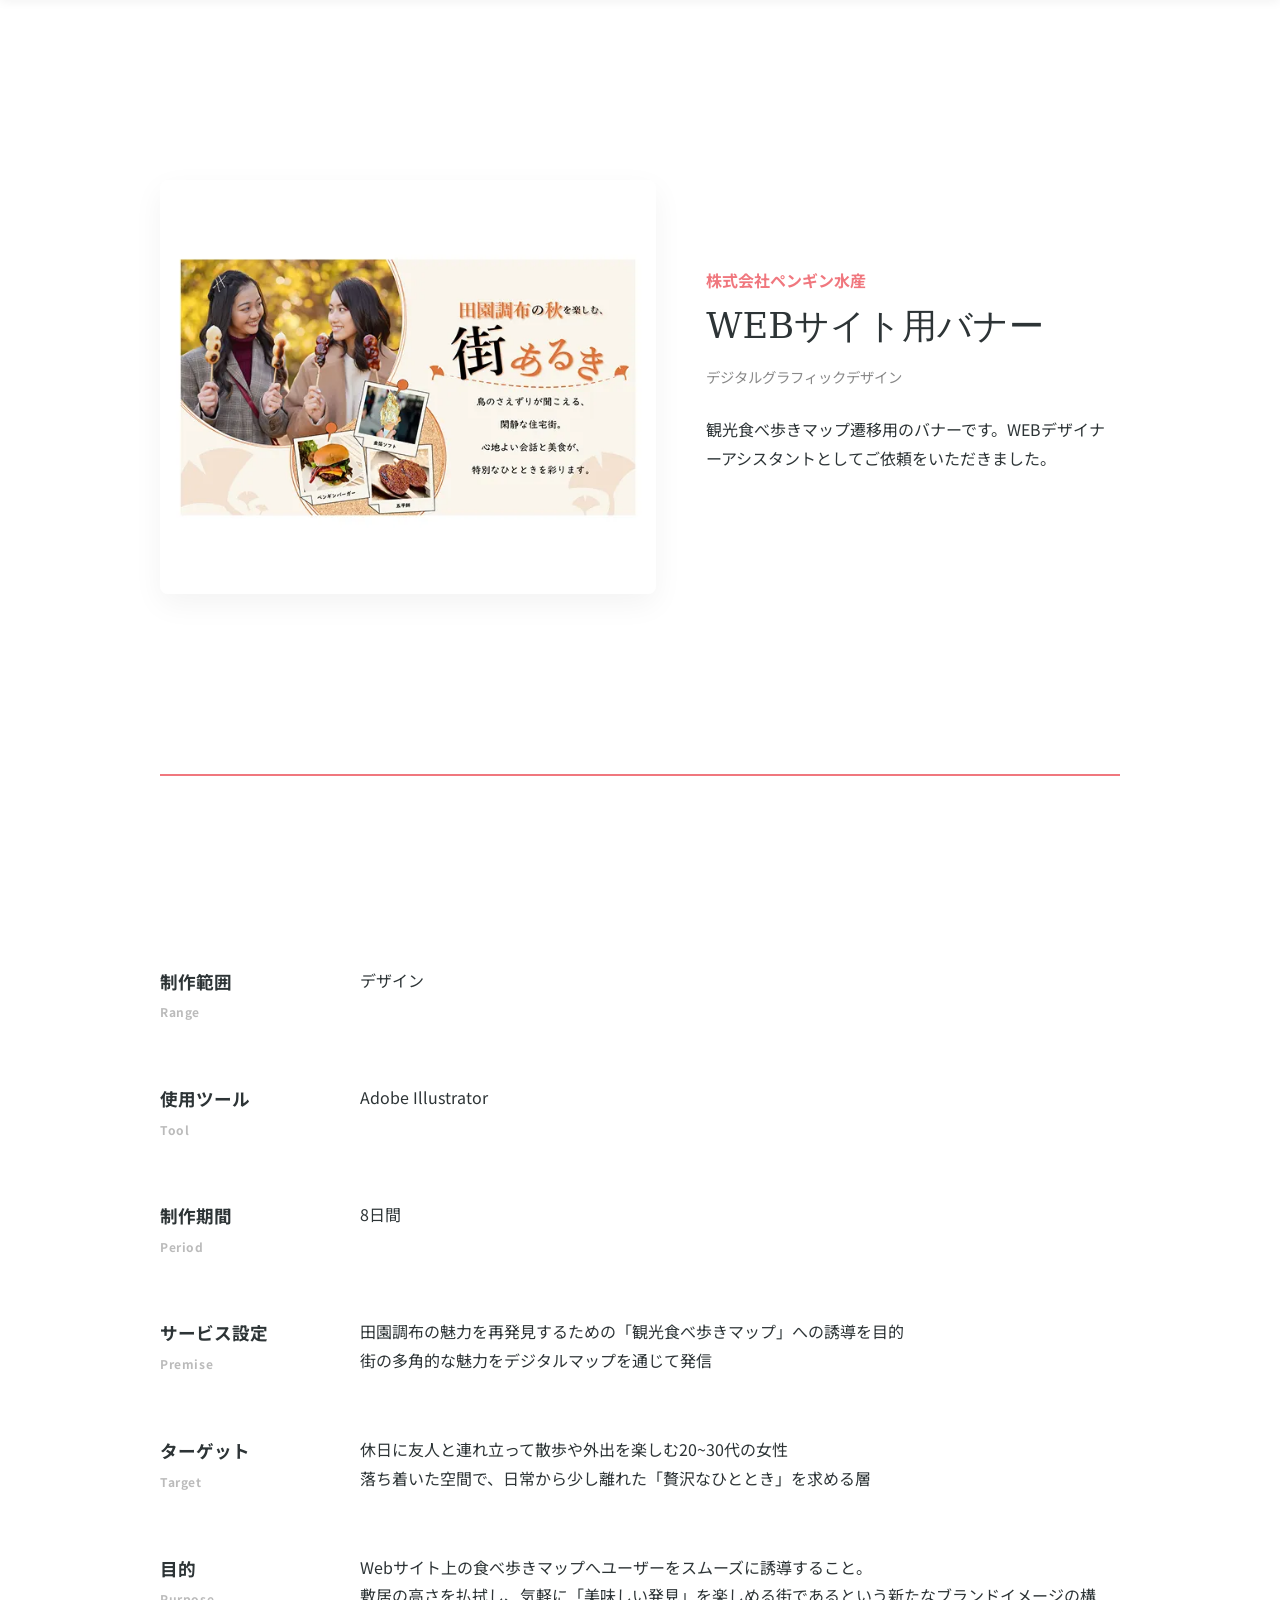
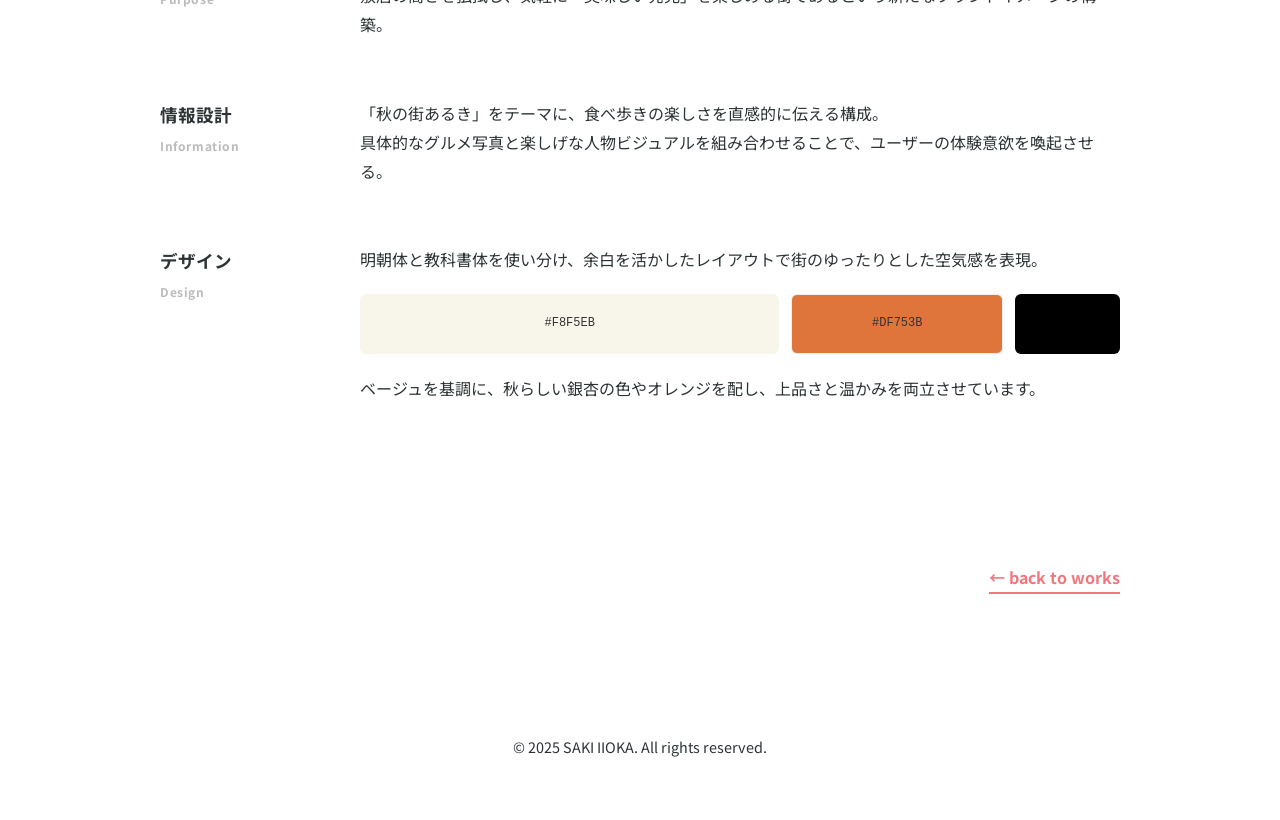
==== work-detail-1.html @ 0aff5e0a "Add files via upload" ====
<!DOCTYPE html>
<html lang="ja">
<head prefix="og: https://ogp.me/ns#">
    <meta charset="UTF-8">
    <meta name="viewport" content="width=device-width, initial-scale=1.0">
    <meta name="description" content="SAKIIIOKAのポートフォリオです。これまでに制作してきた実績を掲載しています。">
    
    <!-- ogp -->
    <meta property="og:url" content="https://dummy.co.jp">
    <meta property="og:type" content="website">
    <meta property="og:title" content="SAKI IIOKA Portfolio Site">
    <meta property="og:description" content="SAKIIIOKAのポートフォリオです。これまでに制作してきた実績を掲載しています。">
    <meta property="og:site_name" content="SAKI IIOKA Portfolio">
    <meta property="og:image" content="assets/images/MainVisual2.webp">    

    <!-- favicon apple-touch-icon -->
    <link rel="shortcut icon" href="assets/images/logo-min.ico">
    <link rel="apple-touch-icon" sizes="180x180" href="assets/images/logo-min.webp">
    <link rel="icon" type="image/webp" href="https://dummy.co.jp/assets/images/logo-min.webp">
        
    <title>WEBサイト用バナー | SAKI IIOKA Portfolio</title>

    <!-- web font -->
    <link rel="preconnect" href="https://fonts.googleapis.com">
    <link rel="preconnect" href="https://fonts.gstatic.com" crossorigin>
    <link href="https://fonts.googleapis.com/css2?family=Noto+Sans+JP:wght@100..900&family=Noto+Sans:ital,wght@0,100..900;1,100..900&family=Noto+Serif:ital,wght@0,100..900;1,100..900&display=swap" rel="stylesheet">

    <!-- css -->
    <link rel="stylesheet" href="assets/css/destyle.min.css">
    <link rel="stylesheet" href="assets/css/style.css">
</head>
<body>

    <header class="main-header" id="mainHeader">
        <div class="header-inner">
            <div class="logo"><a href="index.html"><img src="assets/images/logo.webp" alt="ロゴ">SAKI IIOKA</a></div>
            <nav class="desktop-nav">
                <a href="index.html#home">Home</a>
                <a href="works.html">Works</a>
                <a href="index.html#about">About</a>
                <a href="index.html#contact">Contact</a>
            </nav>
            <button class="menu-trigger" id="menuTrigger" aria-label="メニューを開く">
                <span></span><span></span><span></span>
            </button>
        </div>
    </header>

    <nav class="mobile-menu" id="mobileMenu">
        <div class="mobile-menu-links">
            <a href="index.html#home" class="menu-item">Home</a>
            <a href="works.html" class="menu-item">Works</a>
            <a href="index.html#about" class="menu-item">About</a>
            <a href="index.html#contact" class="menu-item">Contact</a>
        </div>
    </nav>
    <div class="menu-overlay" id="menuOverlay"></div>

    <main class="page-work-detail container">
        <section class="work-hero">
            <div class="work-hero__visual">
                <img src="assets/images/banner.webp" alt="LPサイト用バナーのメイン画像">
            </div>
            <div class="work-hero__info">
                <p class="client-name">株式会社ペンギン水産</p>
                <h1 class="work-title">WEBサイト用バナー</h1>
                <p class="work-category">デジタルグラフィックデザイン</p>
                <p class="work-lead">観光食べ歩きマップ遷移用のバナーです。WEBデザイナーアシスタントとしてご依頼をいただきました。</p>
            </div>
        </section>

        <hr class="detail-divider">

        <section class="work-section">

            <div class="work-row">
                <div class="work-label">
                    制作範囲 <span class="label-en">Range</span>
                </div>
                <div class="work-content">
                    <p>デザイン</p>
                </div>
            </div>
            
            <div class="work-row">
                <div class="work-label">
                    使用ツール <span class="label-en">Tool</span>
                </div>
                <div class="work-content">
                    <p>Adobe Illustrator</p>
                </div>
            </div>
            
            <div class="work-row">
                <div class="work-label">
                    制作期間 <span class="label-en">Period</span>
                </div>
                <div class="work-content">
                    <p>8日間</p>
                </div>
            </div>              

            <div class="work-row">
                <div class="work-label">
                    サービス設定 <span class="label-en">Premise</span>
                </div>
                <div class="work-content">
                    <ul class="bullet-list">
                        <li>田園調布の魅力を再発見するための「観光食べ歩きマップ」への誘導を目的</li>
                        <li>街の多角的な魅力をデジタルマップを通じて発信</li>
                    </ul>
                </div>
            </div>

            <div class="work-row">
                <div class="work-label">
                    ターゲット <span class="label-en">Target</span>
                </div>
                <div class="work-content">
                    <p>休日に友人と連れ立って散歩や外出を楽しむ20~30代の女性<br>
                    落ち着いた空間で、日常から少し離れた「贅沢なひととき」を求める層</p>
                </div>
            </div>

            <div class="work-row">
                <div class="work-label">
                    目的 <span class="label-en">Purpose</span>
                </div>
                <div class="work-content">
                    <p>Webサイト上の食べ歩きマップへユーザーをスムーズに誘導すること。<br>
                        敷居の高さを払拭し、気軽に「美味しい発見」を楽しめる街であるという新たなブランドイメージの構築。</p>
                </div>
            </div>

            <div class="work-row">
                <div class="work-label">
                    情報設計 <span class="label-en">Information</span>
                </div>
                <div class="work-content">
                    <p>「秋の街あるき」をテーマに、食べ歩きの楽しさを直感的に伝える構成。<br>
                    具体的なグルメ写真と楽しげな人物ビジュアルを組み合わせることで、ユーザーの体験意欲を喚起させる。</p>
                </div>
            </div>

            <div class="work-row">
                <div class="work-label">
                    デザイン <span class="label-en">Design</span>
                </div>
                <div class="work-content">
                    <p class="font-serif">明朝体と教科書体を使い分け、余白を活かしたレイアウトで街のゆったりとした空気感を表現。</p>
                    
                    <div class="color-palette">
                        <div class="color-item" style="background-color: #F8F5EB; color: #333; flex: 2;">#F8F5EB</div>
                        <div class="color-item" style="background-color: #DF753B; color: #333; flex: 1; border: 1px solid #eee;">#DF753B</div>
                        <div class="color-item" style="background-color: #000; flex: 0.5;"></div>
                    </div>

                    <p>ベージュを基調に、秋らしい銀杏の色やオレンジを配し、上品さと温かみを両立させています。</p>
                </div>
            </div>
        </section>

        <div class="view-more-container detail-back">
            <a href="works.html" class="view-more">← back to works</a>
        </div>
    </main>

    <footer class="footer">
        <p>&copy; 2025 SAKI IIOKA. All rights reserved.</p>
    </footer>

    <button id="backToTop" class="back-to-top" aria-label="ページ上部へ戻る">
        <img src="assets/images/totop.webp" alt="Topへ戻る">
    </button>

    <script src="assets/js/script.js"></script>
</body>
</html>
---- assets/css/destyle.min.css ----
/*! destyle.css v4.0.0 | MIT License | https://github.com/nicolas-cusan/destyle.min.css */
*,::before,::after{box-sizing:border-box;border-style:solid;border-width:0}html{line-height:1.15;-webkit-text-size-adjust:100%;-webkit-tap-highlight-color:transparent}body{margin:0}main{display:block}p,table,blockquote,address,pre,iframe,form,figure,dl{margin:0}h1,h2,h3,h4,h5,h6{font-size:inherit;font-weight:inherit;margin:0}ul,ol{margin:0;padding:0;list-style:none}dt{font-weight:700}dd{margin-left:0}hr{box-sizing:content-box;height:0;overflow:visible;border-top-width:1px;margin:0;clear:both;color:inherit}pre{font-family:monospace,monospace;font-size:inherit}address{font-style:inherit}a{background-color:transparent;text-decoration:none;color:inherit}abbr[title]{text-decoration:underline dotted}b,strong{font-weight:bolder}code,kbd,samp{font-family:monospace,monospace;font-size:inherit}small{font-size:80%}sub,sup{font-size:75%;line-height:0;position:relative;vertical-align:baseline}sub{bottom:-.25em}sup{top:-.5em}svg,img,embed,object,iframe{vertical-align:bottom}button,input,optgroup,select,textarea{-webkit-appearance:none;appearance:none;vertical-align:middle;color:inherit;font:inherit;background:transparent;padding:0;margin:0;border-radius:0;text-align:inherit;text-transform:inherit}button,[type="button"],[type="reset"],[type="submit"]{cursor:pointer}button:disabled,[type="button"]:disabled,[type="reset"]:disabled,[type="submit"]:disabled{cursor:default}:-moz-focusring{outline:auto}select:disabled{opacity:inherit}option{padding:0}fieldset{margin:0;padding:0;min-width:0}legend{padding:0}progress{vertical-align:baseline}textarea{overflow:auto}[type="number"]::-webkit-inner-spin-button,[type="number"]::-webkit-outer-spin-button{height:auto}[type="search"]{outline-offset:-2px}[type="search"]::-webkit-search-decoration{-webkit-appearance:none}::-webkit-file-upload-button{-webkit-appearance:button;font:inherit}[type="number"]{-moz-appearance:textfield}label[for]{cursor:pointer}details{display:block}summary{display:list-item}[contenteditable]:focus{outline:auto}table{border-color:inherit;border-collapse:collapse}caption{text-align:left}td,th{vertical-align:top;padding:0}th{text-align:left;font-weight:700}
---- assets/css/style.css ----
/* --- 変数設定 --- */
:root {
    --color-primary: #F0777E;
    --color-dark: #2D3436;
    --color-white: #FFFFFF;
    --color-bg-light: #FFF9F9;
}

/* --- 全般設定 --- */
body {
    font-family: "Noto Sans JP", sans-serif;
    color: var(--color-dark);
    background-color: var(--color-white);
    line-height: 1.8;
    margin: 0;
}

.container { 
    max-width: 1100px; 
    margin: 0 auto; 
    padding: 0 20px; 
}

/* --- 見出しスタイル (絵筆アイコン付き) --- */
.title-wrapper {
    text-align: center; 
    width: 100%;
    margin-bottom: 50px;
}

.section-title {
    position: relative;
    display: inline-block; 
    font-size: clamp(1.8rem, 5vw, 2.5rem);
    font-weight: bold;
    letter-spacing: 0.1em;
    padding: 10px; 
    margin: 0;
}

.section-title::before {
    content: "";
    position: absolute;
    right: -45px;         
    bottom: 10px;          
    width: 40px;          
    height: 40px;         
    background-image: url('../images/fa7-solid_paintbrush.svg'); /* パスに注意 */
    background-repeat: no-repeat;
    background-size: contain;
    transform: rotate(15deg); 
    z-index: 1;
}

/* --- ヘッダー --- */
.main-header {
    position: fixed; 
    top: 0; 
    width: 100%; 
    height: 70px;
    background: rgba(255, 255, 255, 0.95);
    display: flex; 
    align-items: center; 
    z-index: 2000;
    box-shadow: 0 2px 10px rgba(0,0,0,0.05);
    transform: translateY(-100%); 
    transition: transform 0.4s ease-in-out;
}

.main-header.is-visible { 
    transform: translateY(0); 
}

.header-inner { 
    width: 100%; 
    max-width: 1200px; 
    margin: 0 auto; 
    padding: 0 20px; 
    display: flex; 
    justify-content: space-between; 
    align-items: center; 
}

.logo { font-weight: 900; font-size: 1.5rem; }
.logo img {width: 50px; height: 50px;}
.desktop-nav a { text-decoration: none; color: var(--color-dark); margin-left: 25px; font-weight: 500; transition: color 0.3s; }
.desktop-nav a:hover { color: var(--color-primary); }

/* --- ハンバーガーメニュー --- */
.menu-trigger { display: none; width: 30px; height: 24px; position: relative; background: none; border: none; cursor: pointer; z-index: 2100; }
.menu-trigger span { display: block; width: 100%; height: 2px; background: var(--color-dark); position: absolute; left: 0; transition: 0.3s; }
.menu-trigger span:nth-child(1) { top: 0; }
.menu-trigger span:nth-child(2) { top: 11px; }
.menu-trigger span:nth-child(3) { bottom: 0; }
.menu-trigger.is-active span:nth-child(1) { transform: translateY(11px) rotate(45deg); }
.menu-trigger.is-active span:nth-child(2) { opacity: 0; }
.menu-trigger.is-active span:nth-child(3) { transform: translateY(-11px) rotate(-45deg); }

.mobile-menu { position: fixed; top: 0; right: -70%; width: 70%; height: 100vh; background: var(--color-white); z-index: 2050; transition: 0.4s; padding: 100px 40px; }
.mobile-menu.is-open { right: 0; }
.menu-overlay { position: fixed; inset: 0; background: rgba(0,0,0,0.5); opacity: 0; visibility: hidden; z-index: 2040; transition: 0.3s; }
.menu-overlay.is-visible { opacity: 1; visibility: visible; }
.mobile-menu-links a { display: block; text-decoration: none; color: var(--color-dark); font-size: 1.5rem; margin-bottom: 30px; font-weight: bold; }

/* --- Hero Section (アニメーション用) --- */
.hero { 
    position: relative;
    height: 100vh; 
    background-color: #000; 
    display: flex; 
    align-items: center; 
    justify-content: center; 
    overflow: hidden;
}

.hero-text {
    position: relative;
    z-index: 10; /* アニメーションより手前に */
    color: #FFFFFF;
    text-align: center;
    pointer-events: none; /* 下のCanvasにマウスイベントを流す */
}

.hero h1 { 
    font-size: clamp(2.2rem, 7vw, 3.8rem); 
    font-weight: 900; 
    margin-bottom: 15px;
}

#appleCanvas {
    position: absolute;
    top: 0;
    left: 0;
    width: 100%;
    height: 100%;
    z-index: 1;
    background: radial-gradient(circle at center, #1a1a1a 0%, #000 100%);
}

/* --- セクション共通 --- */
section { padding: 100px 0; }

.works {padding-top: 50px;}


/* --- Works 一覧 --- */
.works-grid { 
    display: grid; 
    grid-template-columns: repeat(3, 1fr); 
    gap: 30px; 
}

.work-item { 
    text-align: center; 
    text-decoration: none; 
    color: inherit; 
    display: block; 
    transition: 0.4s; 
}

.work-item img { width: 100%; border-radius: 8px; margin-bottom: 15px; transition: 0.3s; }
.work-item:hover img { transform: scale(1.03); box-shadow: 0 10px 20px rgba(0,0,0,0.1); }
.work-item h4 { font-weight: bold; }

.view-more-container { display: flex; justify-content: flex-end; margin-top: 30px; }
.view-more { font-weight: bold; color: var(--color-primary); text-decoration: none; border-bottom: 2px solid var(--color-primary); }

/* --- About & Cards --- */
.about-cards { display: flex; gap: 20px; flex-wrap: wrap; margin-top: 40px; }
.card { 
    flex: 1; 
    min-width: 250px; 
    background: var(--color-bg-light); 
    padding: 40px 30px; 
    border-radius: 12px; 
    text-align: center; 
}

.card-icon { width: 50px; height: 50px; margin-bottom: 20px; }

/* --- Profile --- */
.profile-flex {
    display: flex;
    align-items: center;
    gap: 50px;
    margin-top: 50px;
}

.profile-image img {
    width: 100%;
    max-width: 400px;
    border-radius: 15px;
}

.profile-name { font-size: 1.8rem; font-weight: 900; }
.profile-name-ja { font-size: 1rem; color: #888; margin-left: 10px; }

/* --- Contact --- */
.contact-form { display: flex; flex-direction: column; max-width: 600px; margin: 0 auto; }
.contact-form input, .contact-form textarea { margin-bottom: 20px; padding: 15px; border: 1px solid #ddd; border-radius: 8px; background: var(--color-bg-light); }
.contact-form button { 
    background: var(--color-primary); color: white; padding: 15px 40px; 
    border-radius: 50px; font-weight: bold; border: none; cursor: pointer; transition: 0.3s;
    margin: 0 auto;
}
.contact-form button:hover { transform: translateY(-3px); box-shadow: 0 5px 15px rgba(240, 119, 126, 0.3); }

/* --- Footer & Back to Top --- */
.footer { text-align: center; padding: 60px 0; font-size: 0.9rem; }

.back-to-top { 
    position: fixed; bottom: 30px; right: 30px; width: 120px; 
    background: none; border: none; cursor: pointer; 
    opacity: 0; visibility: hidden; transition: 0.3s; z-index: 1000;
}
.back-to-top.is-visible { opacity: 1; visibility: visible; }
.back-to-top img { width: 100%; height: auto; }

/* --- Works Category Filter Nav --- */
.filter-nav {
    display: flex;
    justify-content: center;
    gap: 20px;
    margin-bottom: 40px;
    flex-wrap: wrap;
}

.filter-btn {
    background: none;
    border: 2px solid var(--color-primary);
    color: var(--color-primary);
    padding: 8px 25px;
    border-radius: 50px;
    font-weight: bold;
    cursor: pointer;
    transition: all 0.3s ease;
}

.filter-btn:hover {
    background: var(--color-primary);
    color: var(--color-white);
}

.filter-btn.is-active {
    background: var(--color-primary);
    color: var(--color-white);
    box-shadow: 0 4px 12px rgba(240, 119, 126, 0.3);
}

/* --- Work Items Animation Settings --- */
.work-item {
    text-align: center;
    text-decoration: none;
    color: inherit;
    display: block;
    transition: opacity 0.4s ease, transform 0.4s ease; /* JSのフィルター用アニメーション */
}

.work-item.hide {
    display: none;
}


/* 全体レイアウト */
.page-work-detail {
    max-width: 1000px;
    margin: 0 auto;
    padding: 80px 20px;
    color: var(--color-dark);
    background-color: var(--color-white);
}

/* ヒーローセクション（横並び） */
.work-hero {
    display: flex;
    gap: 50px;
    align-items: center;
    margin-bottom: 80px;
}

.work-hero__visual {
    flex: 1.2;
}

.work-hero__visual img {
    width: 100%;
    height: auto;
    border-radius: 8px;
    box-shadow: 0 10px 30px rgba(0,0,0,0.05);
}

.work-hero__info {
    flex: 1;
}

.client-name {
    font-size: 1rem;
    font-weight: bold;
    color: var(--color-primary);
    margin-bottom: 8px;
}

.work-title {
    font-size: 2.2rem;
    line-height: 1.3;
    margin-bottom: 15px;
    font-family: "serif"; /* 上品な明朝体推奨 */
}

.work-category {
    font-size: 0.9rem;
    color: #888;
    margin-bottom: 25px;
}

.work-lead {
    line-height: 1.8;
    margin-bottom: 35px;
}

/* ボタンデザイン */
.work-link-wrapper .btn-site {
    display: inline-block;
    padding: 15px 50px;
    background-color: var(--color-primary);
    color: var(--color-white);
    text-decoration: none;
    font-weight: bold;
    border-radius: 50px;
    transition: transform 0.2s, box-shadow 0.2s;
}

.work-link-wrapper .btn-site:hover {
    transform: translateY(-2px);
    box-shadow: 0 5px 15px rgba(240, 119, 126, 0.3);
}

/* 区切り線 */
.detail-divider {
    border: none;
    border-top: 2px solid var(--color-primary);
    margin: 60px 0;
}

/* 制作詳細（ワークセクション） */
.work-section {
    margin-top: 40px;
}

.work-row {
    display: flex;
    padding: 30px 0;
}

.work-label {
    width: 200px;
    font-weight: bold;
    font-size: 1.1rem;
}

.label-en {
    display: block;
    font-size: 0.75rem;
    color: #BBB;
    margin-top: 4px;
    letter-spacing: 0.05em;
}

.work-content {
    flex: 1;
    line-height: 1.8;
}

/* カラーパレットの表示 */
.color-palette {
    display: flex;
    gap: 12px;
    margin: 20px 0;
    height: 60px;
}

.color-item {
    display: flex;
    align-items: center;
    justify-content: center;
    font-size: 0.75rem;
    border-radius: 6px;
    font-family: monospace;
}

/* 下部の画像ギャラリー */
.work-img {
    margin-top: 60px;
    background-color: var(--color-bg-light);
    padding: 60px 40px;
    border-radius: 12px;
    
    /* 2枚まで横並びにする設定 */
    display: flex;
    flex-wrap: wrap;      /* 3枚以上ある場合は折り返し */
    justify-content: center;
    align-items: flex-start; /* 上揃えにすることで比率崩れを防止 */
    gap: 30px;            /* 画像間の余白 */
}

.work-img img {
    /* 画像比率を完全に維持 */
    flex: 1;              /* 2枚並んだ時に均等な幅を確保 */
    min-width: 300px;     /* 極端に小さくなるのを防ぐ */
    max-width: calc(50% - 15px); /* 2枚並びの最大幅（gap分を引く） */
    
    height: auto;         /* これにより比率が維持されます */
    object-fit: contain;  
    
    border-radius: 4px;
    box-shadow: 0 10px 30px rgba(0,0,0,0.08);
}

/* 画像が1枚だけの時、またはスマホ版画像のみの調整 */
.work-img img:only-child {
    max-width: 900px;
}

/* スマホ版デザイン（sp）が混ざる場合のサイズ微調整 */
/* PCと並べた時にスマホ画像が太くなりすぎないように調整 */
.work-img img[src*="-sp"] {
    flex: 0.6;           /* スマホ画像はPC画像より少し幅を狭くすると自然 */
    max-width: 320px;
}

/* ヒーローセクション全体の背景（確認用） */
.hero {
    background-color: var(--color-bg-light);
}

/* 全体のコンテナ */
.scroll-wrapper {
    margin-top: 50px;
    display: flex;
    flex-direction: column;
    align-items: center;
}

/* 線の通り道（枠） */
.scroll-line-box {
    width: 2px;
    height: 70px; /* 線の動く範囲の長さ */
    background-color: rgba(0, 0, 0, 0.05); /* ガイドとなる薄い背景線 */
    position: relative;
    overflow: hidden; /* 枠からはみ出た線を見えなくする */
}

/* 実際に動く線 */
.scroll-line {
    position: absolute;
    top: 0;
    left: 0;
    width: 100%;
    height: 100%;
    background-color: var(--color-bg-light);
    
    /* アニメーションの設定 */
    animation: scrollAnim 2.5s cubic-bezier(0.65, 0, 0.35, 1) infinite;
}

/* 上から下へ流れるアニメーションの定義 */
@keyframes scrollAnim {
    0% {
        transform: scaleY(0);
        transform-origin: top;
    }
    40% {
        transform: scaleY(1);
        transform-origin: top;
    }
    60% {
        transform: scaleY(1);
        transform-origin: bottom;
    }
    100% {
        transform: scaleY(0);
        transform-origin: bottom;
    }
}

/* 下の文字 */
.scroll-label {
    color: var(--color-scroll-line);
    margin-top: 15px;
    text-transform: uppercase; /* 小文字で打っても大文字になります */
}

/* --- レスポンシブ --- */
@media (max-width: 768px) {
    .desktop-nav { display: none; }
    .menu-trigger { display: block; }
    .works-grid { grid-template-columns: 1fr; }
    .profile-flex { flex-direction: column; text-align: center; }
    .work-hero {
        flex-direction: column;
        gap: 30px;
    }
    
    .work-row {
        flex-direction: column;
        gap: 15px;
    }
    
    .work-label {
        width: 100%;
    }

    .work-img {
        flex-direction: column;
        align-items: center;
        padding: 40px 15px;
    }
    
    .work-img img {
        max-width: 100%;
        width: 100%;
    }

    .work-img img[src*="-sp"] {
        max-width: 280px; /* スマホで見るときは適切な幅に絞る */
    }
}
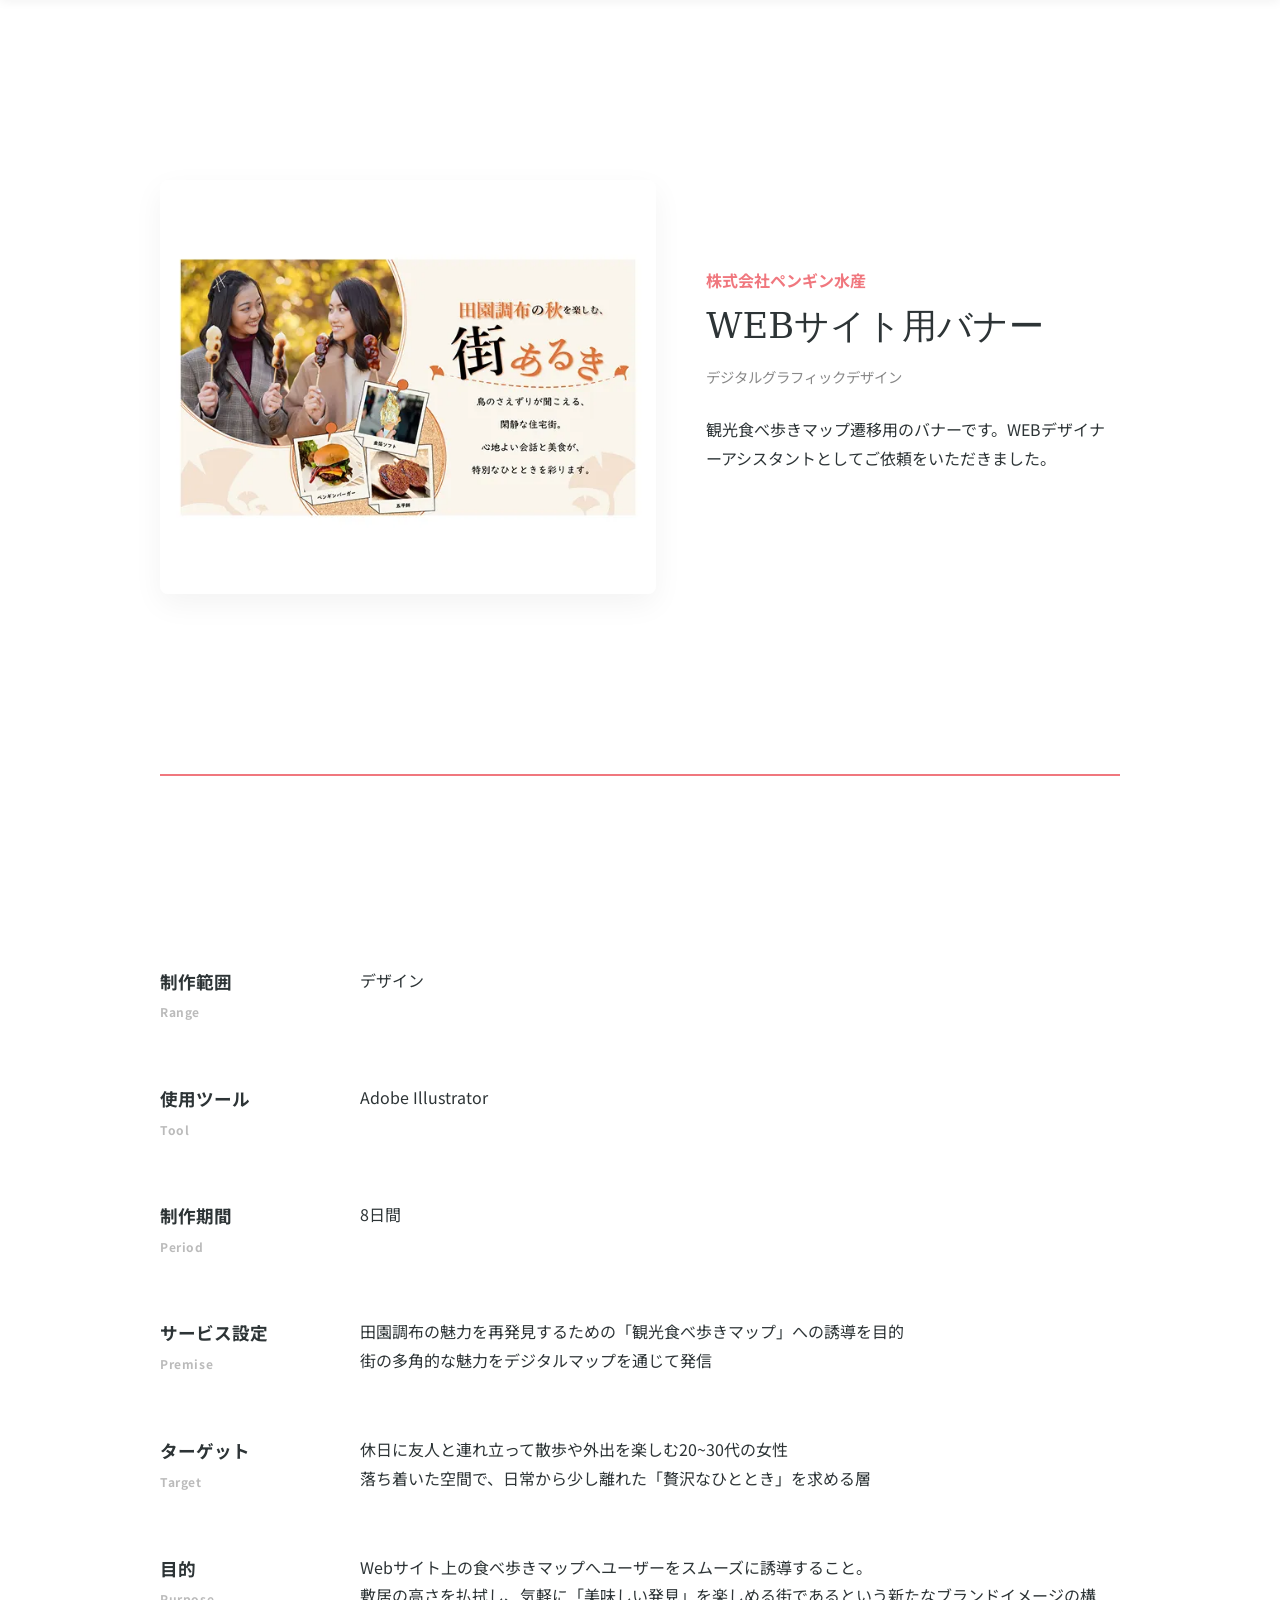
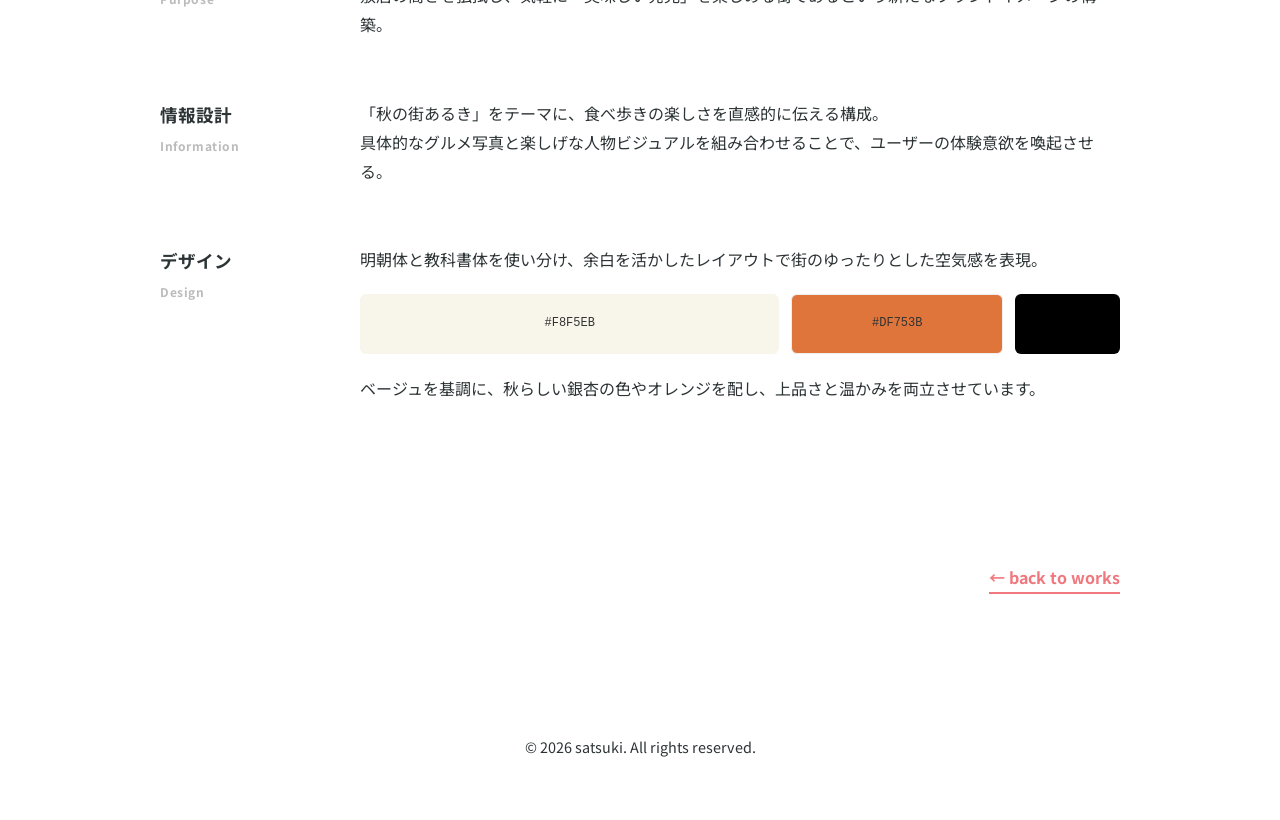
==== commit e2472e80: "HTMLを更新" ====
--- a/work-detail-1.html
+++ b/work-detail-1.html
@@ -1,24 +1,24 @@
 <!DOCTYPE html>
 <html lang="ja">
-<head prefix="og: https://ogp.me/ns#">
+<head prefix="og: https://satsuki-creative.github.io/sakiiioka_portfolio/">
     <meta charset="UTF-8">
     <meta name="viewport" content="width=device-width, initial-scale=1.0">
-    <meta name="description" content="SAKIIIOKAのポートフォリオです。これまでに制作してきた実績を掲載しています。">
+    <meta name="description" content="satsukiのポートフォリオです。これまでに制作してきた実績を掲載しています。">
     
     <!-- ogp -->
-    <meta property="og:url" content="https://dummy.co.jp">
+    <meta property="og:url" content="https://satsuki-creative.github.io/sakiiioka_portfolio/">
     <meta property="og:type" content="website">
-    <meta property="og:title" content="SAKI IIOKA Portfolio Site">
-    <meta property="og:description" content="SAKIIIOKAのポートフォリオです。これまでに制作してきた実績を掲載しています。">
-    <meta property="og:site_name" content="SAKI IIOKA Portfolio">
+    <meta property="og:title" content="satsuki Portfolio Site">
+    <meta property="og:description" content="satsukiのポートフォリオです。これまでに制作してきた実績を掲載しています。">
+    <meta property="og:site_name" content="satsuki Portfolio">
     <meta property="og:image" content="assets/images/MainVisual2.webp">    
 
     <!-- favicon apple-touch-icon -->
     <link rel="shortcut icon" href="assets/images/logo-min.ico">
     <link rel="apple-touch-icon" sizes="180x180" href="assets/images/logo-min.webp">
-    <link rel="icon" type="image/webp" href="https://dummy.co.jp/assets/images/logo-min.webp">
+    <link rel="icon" type="image/webp" href="https://satsuki-creative.github.io/sakiiioka_portfolio/assets/images/logo-min.webp">
         
-    <title>WEBサイト用バナー | SAKI IIOKA Portfolio</title>
+    <title>WEBサイト用バナー | satsuki Portfolio</title>
 
     <!-- web font -->
     <link rel="preconnect" href="https://fonts.googleapis.com">
@@ -33,7 +33,7 @@
 
     <header class="main-header" id="mainHeader">
         <div class="header-inner">
-            <div class="logo"><a href="index.html"><img src="assets/images/logo.webp" alt="ロゴ">SAKI IIOKA</a></div>
+            <div class="logo"><a href="index.html"><img src="assets/images/logo.webp" alt="ロゴ">satsuki</a></div>
             <nav class="desktop-nav">
                 <a href="index.html#home">Home</a>
                 <a href="works.html">Works</a>
@@ -166,7 +166,7 @@
     </main>
 
     <footer class="footer">
-        <p>&copy; 2025 SAKI IIOKA. All rights reserved.</p>
+        <p>&copy; 2026 satsuki. All rights reserved.</p>
     </footer>
 
     <button id="backToTop" class="back-to-top" aria-label="ページ上部へ戻る">
